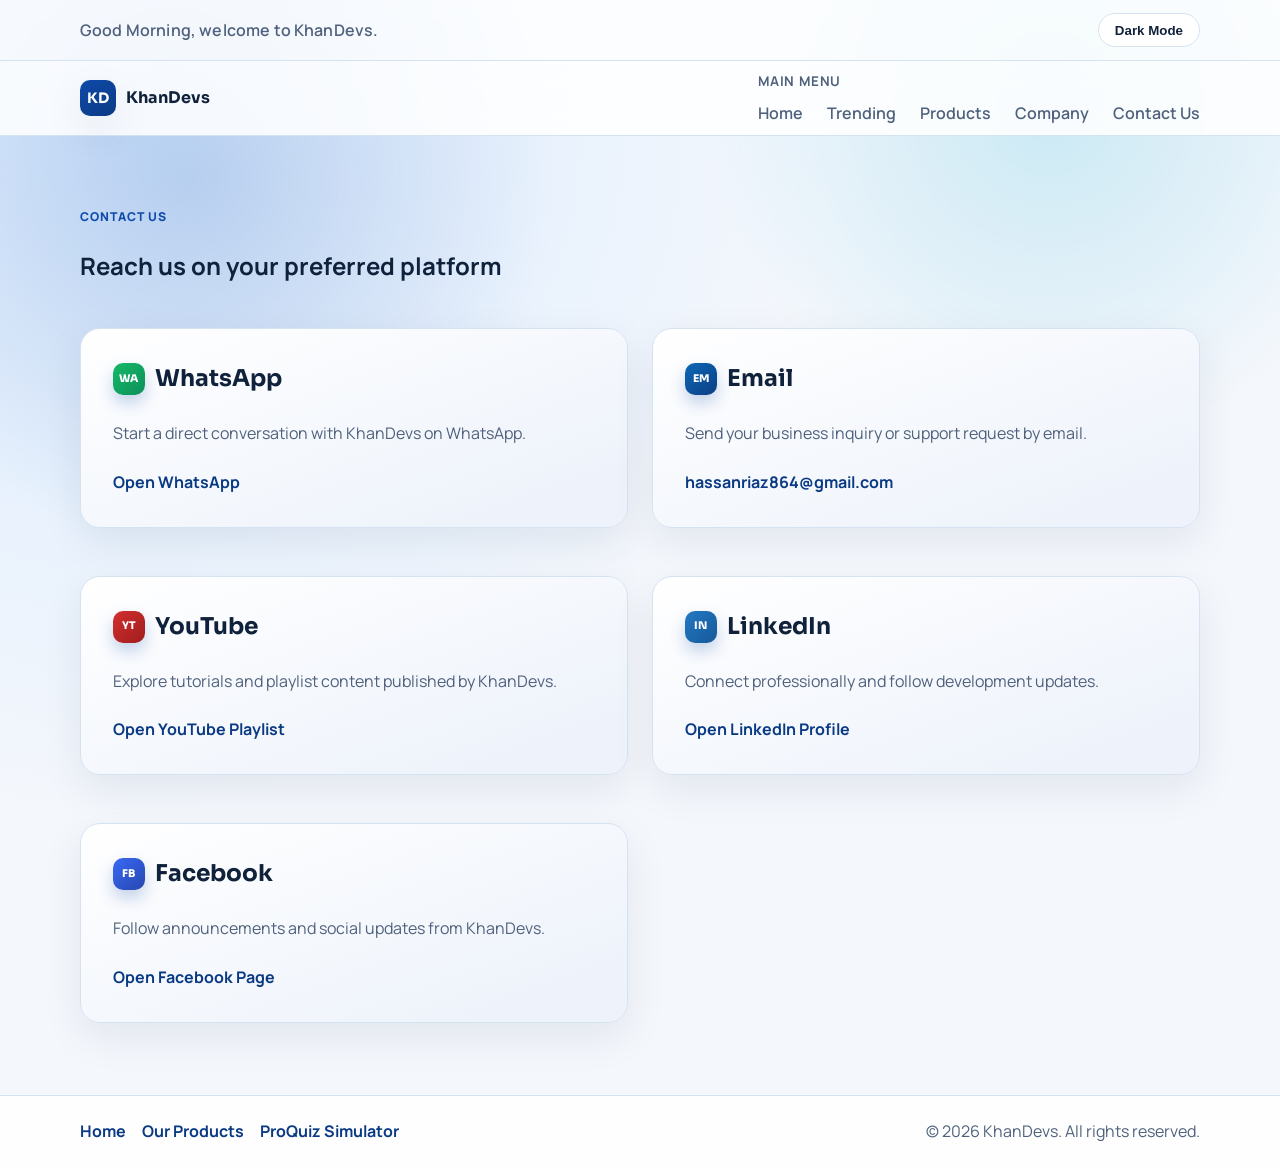
==== contact.html @ a658eaf3 "Initial website commit" ====
<!DOCTYPE html>
<html lang="en">
  <head>
    <meta charset="UTF-8" />
    <meta name="viewport" content="width=device-width, initial-scale=1.0" />
    <meta
      name="description"
      content="Contact KhanDevs through WhatsApp, Email, YouTube, LinkedIn, and Facebook."
    />
    <meta name="keywords" content="KhanDevs contact, WhatsApp, Email, LinkedIn, YouTube, Facebook" />
    <meta property="og:type" content="website" />
    <meta property="og:title" content="Contact Us | KhanDevs" />
    <meta property="og:description" content="Reach KhanDevs on WhatsApp, Email, YouTube, LinkedIn, and Facebook." />
    <meta property="og:url" content="contact.html" />
    <meta property="og:site_name" content="KhanDevs" />
    <meta name="twitter:card" content="summary" />
    <meta name="twitter:title" content="Contact Us | KhanDevs" />
    <meta name="twitter:description" content="Reach KhanDevs on WhatsApp, Email, YouTube, LinkedIn, and Facebook." />
    <title>Contact Us | KhanDevs</title>
    <link rel="preconnect" href="https://fonts.googleapis.com" />
    <link rel="preconnect" href="https://fonts.gstatic.com" crossorigin />
    <link
      href="https://fonts.googleapis.com/css2?family=Manrope:wght@400;500;600;700;800&family=Sora:wght@500;600;700;800&display=swap"
      rel="stylesheet"
    />
    <link rel="stylesheet" href="style.css" />
  </head>
  <body>
    <div class="ambient" aria-hidden="true"></div>

    <div class="greeting-strip">
      <div class="greeting-inner container">
        <p id="greeting-text" role="status" aria-live="polite">Good Day, connect with KhanDevs.</p>
        <button id="theme-toggle" class="ghost-btn" type="button" aria-pressed="false">
          <span id="theme-toggle-label">Dark Mode</span>
        </button>
        <span id="theme-status" class="visually-hidden" role="status" aria-live="polite">
          Currently in light mode.
        </span>
      </div>
    </div>

    <header class="site-header" id="top">
      <div class="container nav-wrap">
        <a class="brand" href="index.html" aria-label="KhanDevs home">
          <span class="brand-mark">KD</span>
          <span class="brand-name">KhanDevs</span>
        </a>

        <button
          class="nav-toggle"
          type="button"
          aria-label="Toggle navigation menu"
          aria-expanded="false"
          aria-controls="primary-nav-contact"
          data-nav-toggle
        >
          &#9776;
        </button>

        <nav id="primary-nav-contact" aria-label="Primary navigation" data-nav-panel>
          <p class="menu-heading">Main Menu</p>
          <ul class="nav-list">
            <li><a href="index.html">Home</a></li>
            <li><a href="index.html#trending">Trending</a></li>
            <li><a href="products.html">Products</a></li>
            <li><a href="index.html#company">Company</a></li>
            <li><a href="contact.html">Contact Us</a></li>
          </ul>
        </nav>
      </div>
    </header>

    <main>
      <section class="section container" id="contact-links" aria-labelledby="contact-title">
        <div class="section-heading">
          <p class="eyebrow">Contact Us</p>
          <h1 id="contact-title">Reach us on your preferred platform</h1>
        </div>

        <div class="stack-grid">
          <article class="contact-card contact-whatsapp">
            <h3><span class="contact-badge" aria-hidden="true">WA</span>WhatsApp</h3>
            <p>Start a direct conversation with KhanDevs on WhatsApp.</p>
            <a class="contact-link" href="https://wa.me/923017240789" target="_blank" rel="noopener noreferrer">Open WhatsApp</a>
          </article>

          <article class="contact-card contact-email">
            <h3><span class="contact-badge" aria-hidden="true">EM</span>Email</h3>
            <p>Send your business inquiry or support request by email.</p>
            <a class="contact-link" href="mailto:hassanriaz864@gmail.com">hassanriaz864@gmail.com</a>
          </article>

          <article class="contact-card contact-youtube">
            <h3><span class="contact-badge" aria-hidden="true">YT</span>YouTube</h3>
            <p>Explore tutorials and playlist content published by KhanDevs.</p>
            <a class="contact-link" href="https://youtube.com/playlist?list=PLEnQH8D5gJkSDR2NWfrdj5X7iYALB1Zuv&si=4Go3NDf0BH1MDz0T" target="_blank" rel="noopener noreferrer">Open YouTube Playlist</a>
          </article>

          <article class="contact-card contact-linkedin">
            <h3><span class="contact-badge" aria-hidden="true">IN</span>LinkedIn</h3>
            <p>Connect professionally and follow development updates.</p>
            <a class="contact-link" href="https://www.linkedin.com/in/khanhassanriaz" target="_blank" rel="noopener noreferrer">Open LinkedIn Profile</a>
          </article>

          <article class="contact-card contact-facebook">
            <h3><span class="contact-badge" aria-hidden="true">FB</span>Facebook</h3>
            <p>Follow announcements and social updates from KhanDevs.</p>
            <a class="contact-link" href="https://www.facebook.com/share/1Afsy8RdPn/" target="_blank" rel="noopener noreferrer">Open Facebook Page</a>
          </article>
        </div>
      </section>
    </main>

    <footer class="site-footer">
      <div class="container footer-wrap">
        <div class="footer-links">
          <a href="index.html">Home</a>
          <a href="products.html">Our Products</a>
          <a href="proquiz-simulator.html">ProQuiz Simulator</a>
        </div>
        <p>&copy; 2026 KhanDevs. All rights reserved.</p>
      </div>
    </footer>

    <script src="script.js" defer></script>
  </body>
</html>
---- style.css ----
:root {
  --bg: #f4f7fc;
  --surface: #ffffff;
  --surface-soft: #eef3fb;
  --ink: #10213b;
  --ink-muted: #4f617c;
  --line: #d7e2f1;
  --brand: #0f4aa9;
  --brand-strong: #0a3a84;
  --accent: #00a7d1;
  --success: #0d8f5b;
  --danger: #b42335;
  --radius-lg: 20px;
  --radius-md: 14px;
  --shadow-soft: 0 14px 42px rgba(16, 33, 59, 0.08);
  --shadow-strong: 0 18px 55px rgba(10, 58, 132, 0.18);
  --content-width: 1120px;
  --space-1: 0.5rem;
  --space-2: 0.75rem;
  --space-3: 1rem;
  --space-4: 1.5rem;
  --space-5: 2rem;
  --space-6: 3rem;
  --space-7: 4.5rem;
  --duration: 260ms;
  --duration-fast: 180ms;
  --duration-slow: 520ms;
}

[data-theme="dark"] {
  --bg: #08101e;
  --surface: #0e1a2d;
  --surface-soft: #13243d;
  --ink: #e7edf9;
  --ink-muted: #a8b4cc;
  --line: #1f3353;
  --brand: #4b8cff;
  --brand-strong: #2f6dd5;
  --accent: #4ed4ff;
  --shadow-soft: 0 18px 44px rgba(0, 0, 0, 0.34);
  --shadow-strong: 0 22px 60px rgba(0, 0, 0, 0.45);
}

* {
  box-sizing: border-box;
}

html {
  scroll-behavior: smooth;
}

body {
  margin: 0;
  color: var(--ink);
  background: radial-gradient(circle at 10% 10%, #d9ebff 0%, var(--bg) 45%),
    linear-gradient(180deg, #f7faff 0%, var(--bg) 100%);
  font-family: "Manrope", "Segoe UI", sans-serif;
  line-height: 1.55;
  min-height: 100vh;
  transition: background var(--duration) ease, color var(--duration) ease;
}

[data-theme="dark"] body {
  background: radial-gradient(circle at 12% 6%, rgba(73, 136, 255, 0.2), transparent 25%),
    radial-gradient(circle at 86% 11%, rgba(52, 205, 255, 0.16), transparent 23%),
    var(--bg);
}

.ambient {
  position: fixed;
  inset: 0;
  pointer-events: none;
  z-index: -1;
  background-image: radial-gradient(circle at 15% 20%, rgba(15, 74, 169, 0.18), transparent 28%),
    radial-gradient(circle at 82% 12%, rgba(0, 167, 209, 0.17), transparent 26%);
  animation: ambient-drift 18s ease-in-out infinite alternate;
}

[data-theme="dark"] .ambient {
  background-image: radial-gradient(circle at 15% 20%, rgba(69, 129, 255, 0.22), transparent 30%),
    radial-gradient(circle at 82% 12%, rgba(26, 197, 255, 0.2), transparent 29%);
}

.container {
  width: min(100% - 2rem, var(--content-width));
  margin-inline: auto;
}

.section {
  padding: var(--space-7) 0;
  animation: rise-in var(--duration) ease both;
}

.section.reveal-ready {
  opacity: 0;
  transform: translateY(24px);
}

.section.reveal-visible {
  animation: reveal-up var(--duration-slow) ease both;
}

.greeting-strip {
  border-bottom: 1px solid var(--line);
  background: color-mix(in srgb, var(--surface) 80%, transparent);
  backdrop-filter: blur(8px);
}

.greeting-inner {
  display: flex;
  align-items: center;
  justify-content: space-between;
  gap: var(--space-3);
  padding: 0.8rem 0;
}

.greeting-strip p {
  margin: 0;
  padding: 0;
  color: var(--ink-muted);
  font-weight: 600;
  letter-spacing: 0.01em;
}

.site-header {
  position: sticky;
  top: 0;
  z-index: 20;
  border-bottom: 1px solid var(--line);
  background: color-mix(in srgb, var(--surface) 86%, transparent);
  backdrop-filter: blur(12px);
}

.nav-wrap {
  display: flex;
  justify-content: space-between;
  align-items: center;
  min-height: 74px;
  gap: var(--space-3);
}

.brand {
  display: inline-flex;
  align-items: center;
  gap: 0.65rem;
  text-decoration: none;
  color: var(--ink);
  font-family: "Sora", "Segoe UI", sans-serif;
  font-weight: 700;
}

.brand-mark {
  display: inline-flex;
  align-items: center;
  justify-content: center;
  width: 36px;
  height: 36px;
  border-radius: 10px;
  color: #ffffff;
  background: linear-gradient(145deg, var(--brand), var(--brand-strong));
  box-shadow: var(--shadow-soft);
  font-size: 0.9rem;
}

.nav-list {
  list-style: none;
  display: flex;
  gap: var(--space-4);
  padding: 0;
  margin: 0;
}

.nav-list a {
  position: relative;
  color: var(--ink-muted);
  text-decoration: none;
  font-weight: 600;
  transition: color var(--duration) ease;
}

.nav-list a::after {
  content: "";
  position: absolute;
  left: 0;
  bottom: -0.28rem;
  width: 100%;
  height: 2px;
  transform: scaleX(0);
  transform-origin: left;
  transition: transform var(--duration-fast) ease;
  background: linear-gradient(90deg, var(--brand), var(--accent));
}

.nav-list a:hover,
.nav-list a:focus-visible {
  color: var(--brand);
}

.nav-list a:hover::after,
.nav-list a:focus-visible::after,
.nav-list a.is-active::after {
  transform: scaleX(1);
}

.nav-list a.is-active {
  color: var(--brand);
  text-decoration: underline;
  text-underline-offset: 0.35rem;
  text-decoration-thickness: 2px;
}

.menu-heading {
  margin: 0 0 0.55rem;
  color: var(--ink-muted);
  font-size: 0.84rem;
  font-weight: 700;
  text-transform: uppercase;
  letter-spacing: 0.06em;
}

.nav-toggle {
  display: none;
  width: 42px;
  height: 42px;
  border-radius: 10px;
  border: 1px solid var(--line);
  background: var(--surface);
  color: var(--ink);
  cursor: pointer;
  align-items: center;
  justify-content: center;
  font-size: 1.2rem;
  line-height: 1;
}

.nav-toggle:hover,
.nav-toggle:focus-visible {
  border-color: var(--brand);
}

.ghost-btn {
  border: 1px solid var(--line);
  background: var(--surface);
  color: var(--ink);
  font-weight: 700;
  border-radius: 999px;
  padding: 0.55rem 1rem;
  cursor: pointer;
  transition: transform var(--duration) ease, box-shadow var(--duration) ease,
    border-color var(--duration) ease;
}

.ghost-btn:hover,
.ghost-btn:focus-visible {
  transform: translateY(-1px) scale(1.02);
  box-shadow: var(--shadow-soft);
  border-color: var(--brand);
}

.hero {
  display: grid;
  gap: var(--space-5);
  align-items: center;
  padding-top: var(--space-7);
}

.eyebrow {
  margin: 0 0 var(--space-2);
  color: var(--brand);
  font-weight: 800;
  letter-spacing: 0.08em;
  text-transform: uppercase;
  font-size: 0.76rem;
}

.hero h1 {
  margin: 0;
  font-family: "Sora", "Segoe UI", sans-serif;
  font-size: clamp(2.05rem, 4.6vw, 3.75rem);
  letter-spacing: -0.03em;
  line-height: 1.1;
  max-width: 16ch;
}

.hero-copy {
  max-width: 58ch;
  font-size: 1.08rem;
  color: var(--ink-muted);
  margin: var(--space-3) 0 var(--space-4);
}

.primary-cta,
.search-btn,
.download-btn {
  position: relative;
  overflow: hidden;
  display: inline-flex;
  align-items: center;
  justify-content: center;
  text-decoration: none;
  font-weight: 700;
  color: #ffffff;
  border: 1px solid transparent;
  transition: transform var(--duration) ease, filter var(--duration) ease,
    box-shadow var(--duration) ease;
}

.primary-cta {
  background: linear-gradient(135deg, var(--brand), var(--brand-strong));
  border-radius: 999px;
  padding: 0.85rem 1.2rem;
  box-shadow: var(--shadow-strong);
}

.search-btn,
.download-btn {
  background: linear-gradient(135deg, #0e67b6, #0a3f84);
  border-radius: 12px;
  padding: 0.85rem 1rem;
  box-shadow: 0 9px 24px rgba(14, 103, 182, 0.24);
}

.primary-cta:hover,
.primary-cta:focus-visible,
.search-btn:hover,
.search-btn:focus-visible,
.download-btn:hover,
.download-btn:focus-visible {
  transform: translateY(-2px) scale(1.02);
  filter: brightness(1.06);
  box-shadow: 0 14px 30px rgba(14, 103, 182, 0.3);
}

.secondary-btn {
  background: linear-gradient(135deg, #006f85, #0b4f77);
}

.hero-panel,
.software-card,
.product-card,
.company-placeholder,
.contact-card,
.detail-card,
.search-shell {
  border: 1px solid var(--line);
  border-radius: var(--radius-lg);
  background: linear-gradient(160deg, var(--surface) 0%, var(--surface-soft) 85%);
  box-shadow: var(--shadow-soft);
}

.hero-panel {
  position: relative;
  overflow: hidden;
  padding: var(--space-5);
  display: grid;
  gap: var(--space-3);
}

.hero-panel::before,
.hero-panel::after {
  content: "";
  position: absolute;
  border-radius: 50%;
  pointer-events: none;
}

.hero-panel::before {
  width: 220px;
  height: 220px;
  right: -70px;
  top: -80px;
  background: radial-gradient(circle, rgba(15, 74, 169, 0.22), transparent 70%);
  animation: float-shape 9s ease-in-out infinite;
}

.hero-panel::after {
  width: 170px;
  height: 170px;
  left: -65px;
  bottom: -70px;
  background: radial-gradient(circle, rgba(0, 167, 209, 0.2), transparent 68%);
  animation: float-shape 11s ease-in-out infinite reverse;
}

.hero-chip {
  display: inline-flex;
  align-items: center;
  gap: 0.5rem;
  width: fit-content;
  padding: 0.5rem 0.85rem;
  border-radius: 999px;
  background: var(--surface);
  color: var(--brand-strong);
  border: 1px solid color-mix(in srgb, var(--brand) 24%, transparent);
  font-weight: 700;
}

.hero-chips {
  position: relative;
  z-index: 2;
  display: grid;
  gap: var(--space-2);
}

.hero-visual {
  position: absolute;
  right: -36px;
  top: 50%;
  width: 260px;
  height: 190px;
  border-radius: 36px;
  border: 1px solid color-mix(in srgb, var(--accent) 28%, var(--line));
  background:
    radial-gradient(circle at 22% 28%, color-mix(in srgb, var(--accent) 24%, transparent), transparent 46%),
    radial-gradient(circle at 76% 68%, color-mix(in srgb, var(--brand) 28%, transparent), transparent 52%),
    linear-gradient(140deg, color-mix(in srgb, var(--surface) 86%, transparent), color-mix(in srgb, var(--surface-soft) 88%, transparent));
  transform: translateY(-50%) rotate(-4deg);
  box-shadow: 0 18px 36px color-mix(in srgb, var(--brand) 16%, transparent);
}

.chip-icon {
  display: inline-flex;
  align-items: center;
  justify-content: center;
  width: 1.65rem;
  height: 1.65rem;
  border-radius: 999px;
  font-size: 0.66rem;
  font-weight: 800;
  letter-spacing: 0.03em;
  color: #ffffff;
  background: linear-gradient(135deg, var(--brand), var(--brand-strong));
}

.section-heading h2 {
  margin: 0;
  font-family: "Sora", "Segoe UI", sans-serif;
  letter-spacing: -0.02em;
  font-size: clamp(1.55rem, 3.2vw, 2.25rem);
}

.compact-heading {
  margin-bottom: var(--space-3);
}

.software-search {
  display: grid;
  gap: var(--space-3);
  grid-template-columns: 1fr;
}

.software-search input,
.software-search select {
  width: 100%;
  border: 1px solid var(--line);
  background: var(--surface);
  color: var(--ink);
  border-radius: 12px;
  padding: 0.82rem 0.95rem;
  font: inherit;
  transition: border-color var(--duration-fast) ease, box-shadow var(--duration-fast) ease,
    transform var(--duration-fast) ease;
}

.software-search input:focus-visible,
.software-search select:focus-visible {
  border-color: color-mix(in srgb, var(--brand) 55%, var(--line));
  box-shadow: 0 0 0 3px color-mix(in srgb, var(--accent) 22%, transparent),
    0 8px 22px color-mix(in srgb, var(--brand) 18%, transparent);
  transform: translateY(-1px);
}

.search-feedback {
  margin: var(--space-2) 0 0;
  color: var(--ink-muted);
  min-height: 1.2rem;
}

.search-results-container {
  margin-top: var(--space-4);
  border: 1px solid var(--line);
  border-radius: var(--radius-md);
  background: linear-gradient(160deg, var(--surface) 0%, var(--surface-soft) 85%);
  box-shadow: var(--shadow-soft);
  padding: var(--space-4);
}

.search-results-container h3 {
  margin: 0;
  font-family: "Sora", "Segoe UI", sans-serif;
  font-size: 1.12rem;
}

.results-count {
  margin: var(--space-2) 0 0;
  color: var(--ink-muted);
  font-weight: 700;
}

.results-list {
  margin-top: var(--space-3);
  display: grid;
  gap: var(--space-3);
}

.search-empty-state {
  border: 1px dashed color-mix(in srgb, var(--brand) 28%, var(--line));
  border-radius: 14px;
  background: linear-gradient(160deg, color-mix(in srgb, var(--surface) 92%, transparent), var(--surface-soft));
  padding: var(--space-5);
  text-align: center;
  display: grid;
  gap: var(--space-2);
  place-items: center;
}

.search-empty-icon {
  margin: 0;
  width: 2.5rem;
  height: 2.5rem;
  border-radius: 999px;
  display: inline-flex;
  align-items: center;
  justify-content: center;
  font-size: 0.72rem;
  font-weight: 800;
  letter-spacing: 0.05em;
  color: #ffffff;
  background: linear-gradient(135deg, var(--brand), var(--brand-strong));
}

.search-empty-text {
  margin: 0;
  max-width: 52ch;
  color: var(--ink-muted);
}

.result-item {
  display: grid;
  grid-template-columns: 56px 1fr;
  gap: var(--space-3);
  align-items: start;
  border: 1px solid color-mix(in srgb, var(--brand) 18%, var(--line));
  border-radius: 12px;
  background: var(--surface);
  padding: var(--space-3);
  transition: transform var(--duration-fast) ease, box-shadow var(--duration-fast) ease;
}

.result-item.is-entering {
  animation: result-enter 420ms ease both;
}

.result-logo,
.result-logo-placeholder {
  width: 56px;
  height: 56px;
  border-radius: 12px;
  border: 1px solid var(--line);
  background: var(--surface-soft);
}

.result-logo {
  object-fit: contain;
  padding: 0.3rem;
}

.result-logo-placeholder {
  opacity: 0.3;
}

.result-copy {
  display: grid;
  gap: 0;
}

.result-heading {
  margin: 0;
  font-family: "Sora", "Segoe UI", sans-serif;
  font-size: 1.05rem;
}

.result-heading a {
  color: var(--brand-strong);
  text-decoration: none;
}

.result-heading a:hover,
.result-heading a:focus-visible {
  text-decoration: underline;
  text-underline-offset: 0.18rem;
}

.result-desc,
.result-meta {
  margin: var(--space-2) 0 0;
  color: var(--ink-muted);
}

.result-meta {
  font-size: 0.92rem;
}

.coming-soon-badge {
  display: inline-block;
  margin-left: 0.45rem;
  border-radius: 999px;
  padding: 0.15rem 0.55rem;
  font-size: 0.76rem;
  color: #ffffff;
  background: linear-gradient(135deg, #0e67b6, #0a3f84);
  vertical-align: middle;
}

@media (max-width: 540px) {
  .result-item {
    grid-template-columns: 1fr;
  }

  .result-logo,
  .result-logo-placeholder {
    width: 48px;
    height: 48px;
  }
}

.software-card,
.product-card,
.detail-card,
.contact-card {
  margin-top: var(--space-4);
  display: grid;
  gap: var(--space-4);
  padding: var(--space-5);
  transition: transform var(--duration) ease, box-shadow var(--duration) ease;
}

.software-card:hover,
.product-card:hover,
.detail-card:hover,
.contact-card:hover {
  transform: translateY(-5px) scale(1.01);
  box-shadow: var(--shadow-strong), 0 0 32px color-mix(in srgb, var(--brand) 24%, transparent);
}

.software-card h3,
.product-main h3,
.detail-card h3,
.contact-card h3 {
  margin: 0;
  font-family: "Sora", "Segoe UI", sans-serif;
  font-size: 1.45rem;
}

.contact-card h3 {
  display: inline-flex;
  align-items: center;
  gap: 0.6rem;
}

.contact-badge {
  width: 2rem;
  height: 2rem;
  border-radius: 10px;
  display: inline-flex;
  align-items: center;
  justify-content: center;
  font-size: 0.66rem;
  font-weight: 800;
  letter-spacing: 0.04em;
  color: #ffffff;
  background: linear-gradient(135deg, var(--brand), var(--brand-strong));
  box-shadow: 0 8px 16px color-mix(in srgb, var(--brand) 24%, transparent);
  transition: transform var(--duration-fast) ease, box-shadow var(--duration-fast) ease;
}

.contact-card:hover .contact-badge {
  transform: translateY(-1px) rotate(-4deg);
  box-shadow: 0 12px 20px color-mix(in srgb, var(--brand) 28%, transparent);
}

.contact-whatsapp .contact-badge {
  background: linear-gradient(135deg, #15b968, #0d8f5b);
}

.contact-email .contact-badge {
  background: linear-gradient(135deg, #0e67b6, #0a3f84);
}

.contact-youtube .contact-badge {
  background: linear-gradient(135deg, #d32f2f, #9f1d1d);
}

.contact-linkedin .contact-badge {
  background: linear-gradient(135deg, #2378c3, #16589a);
}

.contact-facebook .contact-badge {
  background: linear-gradient(135deg, #3869f6, #2747ae);
}

.software-card p,
.product-main p,
.detail-card p,
.contact-card p {
  margin: 0;
  color: var(--ink-muted);
  max-width: 64ch;
}

.text-link,
.software-card h3 a,
.product-main h3 a,
.detail-card h3 a {
  color: var(--brand-strong);
  font-weight: 700;
  text-decoration: none;
}

.software-meta-list {
  margin: var(--space-3) 0;
  padding-left: 1rem;
  color: var(--ink-muted);
}

.detail-content {
  display: grid;
  gap: var(--space-3);
}

.detail-content h2,
.downloads-title {
  margin: var(--space-2) 0 0;
  font-family: "Sora", "Segoe UI", sans-serif;
  letter-spacing: -0.02em;
  font-size: clamp(1.2rem, 2vw, 1.5rem);
}

.detail-content h3 {
  margin: var(--space-2) 0 0;
  font-family: "Sora", "Segoe UI", sans-serif;
  font-size: 1.06rem;
}

.feature-list {
  margin: 0;
  padding-left: 1.2rem;
  color: var(--ink-muted);
}

.feature-list li {
  margin-bottom: 0.3rem;
}

.software-logo {
  width: 68px;
  height: 68px;
  object-fit: contain;
  border-radius: 14px;
  border: 1px solid var(--line);
  background: var(--surface);
  padding: 0.4rem;
  transition: transform var(--duration-fast) ease, box-shadow var(--duration-fast) ease;
}

.software-logo:hover,
.software-card:hover .software-logo,
.result-item:hover .result-logo {
  transform: scale(1.06) rotate(2deg);
  box-shadow: 0 10px 24px color-mix(in srgb, var(--brand) 24%, transparent);
}

.result-logo {
  transition: transform var(--duration-fast) ease, box-shadow var(--duration-fast) ease;
}

.software-logo-large {
  width: 100px;
  height: 100px;
  margin-top: var(--space-4);
}

.product-meta,
.downloads-stack {
  display: grid;
  gap: var(--space-3);
  align-content: start;
}

.downloads-title {
  margin-top: 0;
}

.download-btn[aria-disabled="true"] {
  pointer-events: none;
  opacity: 0.55;
  box-shadow: none;
}

.release-status {
  margin: 0;
  color: var(--ink-muted);
  font-size: 0.94rem;
}

.release-status.ok {
  color: var(--success);
}

.release-status.error {
  color: var(--danger);
}

.release-status.is-hidden {
  display: none;
}

.company-placeholder {
  margin-top: var(--space-4);
  min-height: 190px;
  border: 1px dashed color-mix(in srgb, var(--brand) 45%, transparent);
  display: grid;
  place-items: center;
  text-align: center;
  padding: var(--space-5);
}

.company-placeholder p {
  margin: 0;
  max-width: 48ch;
  color: var(--ink-muted);
  font-weight: 600;
}

.company-story {
  margin-top: var(--space-4);
  border: 1px solid var(--line);
  border-radius: var(--radius-lg);
  background: linear-gradient(160deg, var(--surface) 0%, var(--surface-soft) 85%);
  box-shadow: var(--shadow-soft);
  padding: var(--space-5);
  display: grid;
  gap: var(--space-3);
}

.company-story h3,
.company-story h4 {
  margin: 0;
  font-family: "Sora", "Segoe UI", sans-serif;
}

.company-story h3 {
  font-size: 1.3rem;
  margin-top: var(--space-2);
}

.company-story h4 {
  font-size: 1.05rem;
  color: var(--brand-strong);
}

.company-story p {
  margin: 0;
  color: var(--ink-muted);
  max-width: 74ch;
}

.stack-grid {
  display: grid;
  gap: var(--space-4);
}

.contact-link {
  display: inline-block;
  width: fit-content;
  color: var(--brand-strong);
  font-weight: 700;
  text-decoration: none;
}

.site-footer {
  border-top: 1px solid var(--line);
  background: color-mix(in srgb, var(--surface) 86%, transparent);
  backdrop-filter: blur(10px);
}

.footer-wrap {
  min-height: 72px;
  display: flex;
  flex-wrap: wrap;
  gap: var(--space-2);
  align-items: center;
  justify-content: space-between;
}

.footer-wrap p {
  margin: 0;
  color: var(--ink-muted);
}

.footer-links {
  display: inline-flex;
  flex-wrap: wrap;
  gap: var(--space-3);
}

.community-cta {
  width: 100%;
  border: 1px solid color-mix(in srgb, var(--brand) 45%, transparent);
  border-radius: var(--radius-md);
  background: linear-gradient(135deg, color-mix(in srgb, var(--surface) 88%, transparent), var(--surface-soft));
  padding: var(--space-4);
  display: grid;
  gap: var(--space-2);
  margin: var(--space-3) 0;
}

.community-cta h3 {
  margin: 0;
  font-family: "Sora", "Segoe UI", sans-serif;
  font-size: 1.2rem;
}

.community-cta p {
  margin: 0;
  color: var(--ink-muted);
  max-width: 76ch;
}

.community-btn,
.share-btn {
  display: inline-flex;
  width: fit-content;
  align-items: center;
  justify-content: center;
  border: 1px solid transparent;
  border-radius: 12px;
  background: linear-gradient(135deg, #0e67b6, #0a3f84);
  color: #ffffff;
  font-weight: 700;
  text-decoration: none;
  padding: 0.72rem 1rem;
  cursor: pointer;
  box-shadow: 0 9px 24px rgba(14, 103, 182, 0.24);
  transition: transform var(--duration) ease, filter var(--duration) ease,
    box-shadow var(--duration) ease;
}

.community-btn:hover,
.community-btn:focus-visible,
.share-btn:hover,
.share-btn:focus-visible {
  transform: translateY(-2px) scale(1.02);
  filter: brightness(1.06);
  box-shadow: 0 14px 30px rgba(14, 103, 182, 0.3);
}

.product-mini-meta {
  margin: var(--space-2) 0 0;
  color: var(--ink-muted);
  font-weight: 700;
}

.share-panel {
  margin-top: var(--space-4);
  border: 1px solid var(--line);
  border-radius: var(--radius-md);
  background: linear-gradient(160deg, var(--surface) 0%, var(--surface-soft) 85%);
  padding: var(--space-4);
  display: grid;
  gap: var(--space-2);
}

.share-note,
.share-feedback {
  margin: 0;
  color: var(--ink-muted);
}

.footer-wrap a {
  color: var(--brand-strong);
  font-weight: 700;
  text-decoration: none;
}

.visually-hidden {
  position: absolute;
  width: 1px;
  height: 1px;
  padding: 0;
  margin: -1px;
  overflow: hidden;
  clip: rect(0, 0, 0, 0);
  border: 0;
}

a:focus-visible,
button:focus-visible,
input:focus-visible,
select:focus-visible {
  outline: 2px solid var(--accent);
  outline-offset: 3px;
}

.ripple-dot {
  position: absolute;
  border-radius: 999px;
  transform: scale(0);
  opacity: 0.5;
  background: rgba(255, 255, 255, 0.55);
  pointer-events: none;
  animation: ripple-burst 620ms ease-out forwards;
}

@keyframes rise-in {
  from {
    opacity: 0;
    transform: translateY(16px);
  }
  to {
    opacity: 1;
    transform: translateY(0);
  }
}

@keyframes reveal-up {
  from {
    opacity: 0;
    transform: translateY(24px);
  }
  to {
    opacity: 1;
    transform: translateY(0);
  }
}

@keyframes result-enter {
  from {
    opacity: 0;
    transform: translateY(10px) scale(0.985);
  }
  to {
    opacity: 1;
    transform: translateY(0) scale(1);
  }
}

@keyframes ripple-burst {
  to {
    transform: scale(1);
    opacity: 0;
  }
}

@keyframes ambient-drift {
  0% {
    transform: translate3d(0, 0, 0) scale(1);
    opacity: 1;
  }
  100% {
    transform: translate3d(14px, -12px, 0) scale(1.04);
    opacity: 0.9;
  }
}

@keyframes float-shape {
  0%,
  100% {
    transform: translateY(0px);
  }
  50% {
    transform: translateY(-10px);
  }
}

@media (min-width: 768px) {
  .hero {
    grid-template-columns: 1.2fr 0.8fr;
  }

  .product-card,
  .detail-card {
    grid-template-columns: 1.3fr 0.7fr;
    align-items: start;
  }

  .software-search {
    grid-template-columns: 1fr 220px 160px;
  }

  .stack-grid {
    grid-template-columns: 1fr 1fr;
  }
}

@media (max-width: 980px) {
  .hero-visual {
    width: 200px;
    height: 150px;
    right: -56px;
  }

  .nav-wrap {
    min-height: auto;
    flex-wrap: wrap;
    align-items: center;
    padding: 0.75rem 0;
    position: relative;
  }

  .nav-toggle {
    display: inline-flex;
  }

  .nav-tools {
    margin-left: auto;
  }

  .site-header nav {
    width: 100%;
    display: none;
    order: 4;
    border: 1px solid var(--line);
    border-radius: var(--radius-md);
    background: var(--surface);
    box-shadow: var(--shadow-soft);
    padding: var(--space-3);
    margin-top: var(--space-2);
  }

  .site-header nav.is-open {
    display: block;
  }

  .nav-list {
    gap: var(--space-2);
    flex-direction: column;
    align-items: flex-start;
  }
}

@media (max-width: 767px) {
  .hero-visual {
    display: none;
  }

  .greeting-inner {
    flex-wrap: wrap;
  }

  .greeting-inner .ghost-btn {
    margin-left: 0;
  }

  .software-search {
    grid-template-columns: 1fr;
  }
}

@media (prefers-reduced-motion: reduce) {
  *,
  *::before,
  *::after {
    animation-duration: 0.001ms !important;
    animation-iteration-count: 1 !important;
    transition-duration: 0.001ms !important;
    scroll-behavior: auto !important;
  }

  .section.reveal-ready {
    opacity: 1;
    transform: none;
  }
}
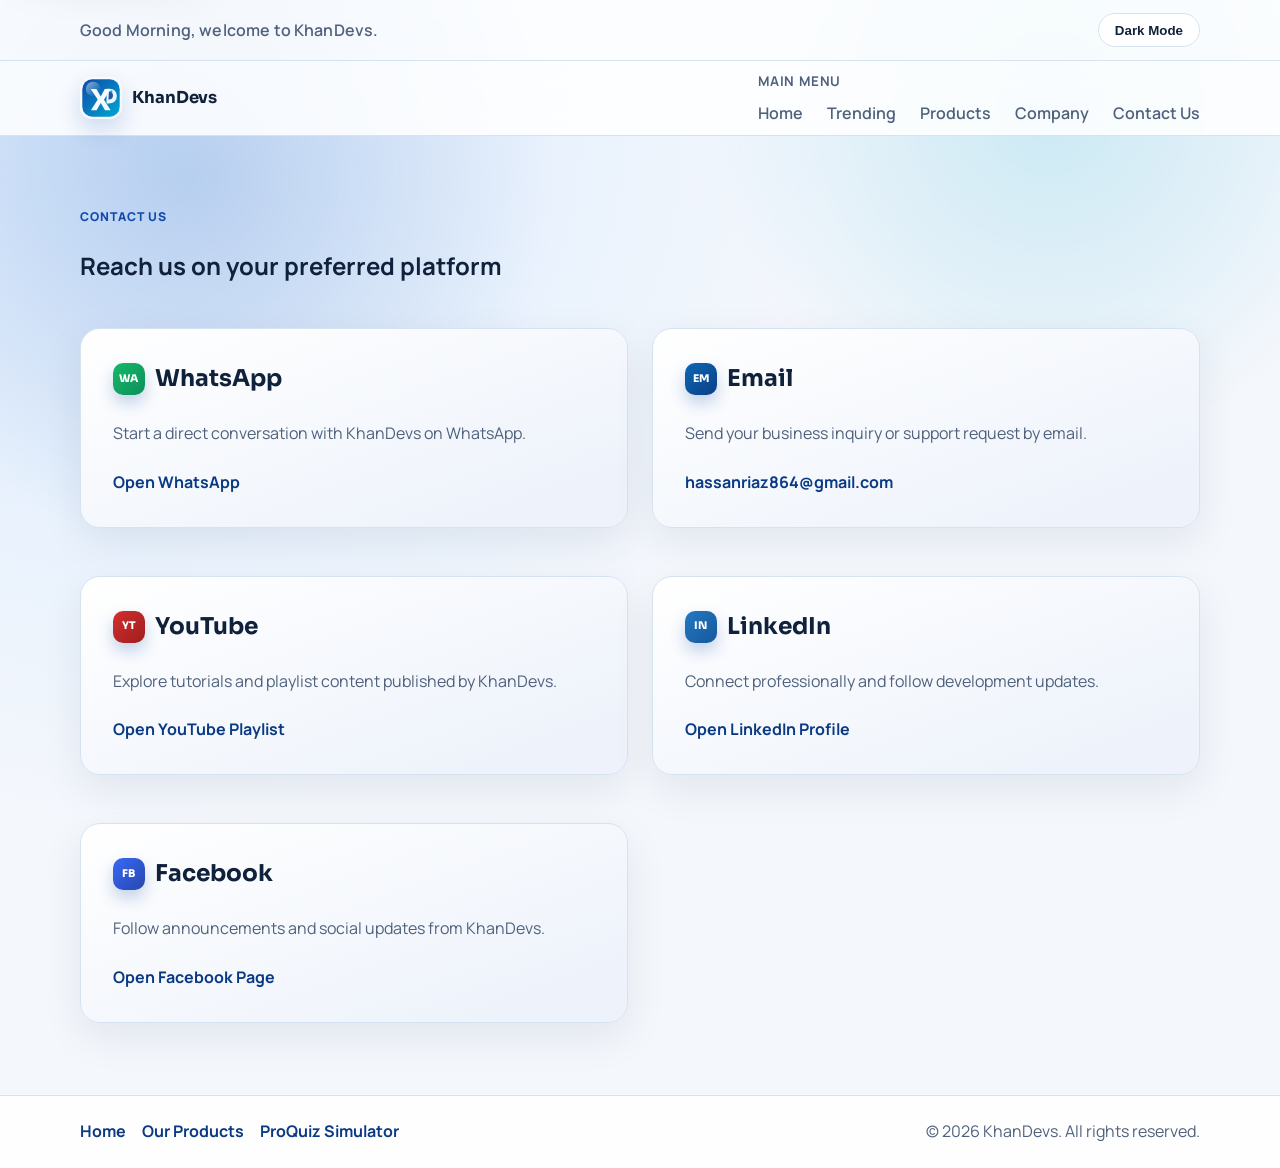
==== commit 0ebc8d53: "new changes" ====
--- a/contact.html
+++ b/contact.html
@@ -24,8 +24,18 @@
       rel="stylesheet"
     />
     <link rel="stylesheet" href="style.css" />
+
+    <!-- Google tag (gtag.js) -->
+    <script async src="https://www.googletagmanager.com/gtag/js?id=G-65MZ38PC4F"></script>
+    <script>
+      window.dataLayer = window.dataLayer || [];
+      function gtag(){dataLayer.push(arguments);}
+      gtag('js', new Date());
+      gtag('config', 'G-65MZ38PC4F');
+    </script>
   </head>
   <body>
+    <a class="skip-link" href="#main-content">Skip to main content</a>
     <div class="ambient" aria-hidden="true"></div>
 
     <div class="greeting-strip">
@@ -43,7 +53,7 @@
     <header class="site-header" id="top">
       <div class="container nav-wrap">
         <a class="brand" href="index.html" aria-label="KhanDevs home">
-          <span class="brand-mark">KD</span>
+          <img class="brand-logo" src="khandevs-logo.svg" alt="" aria-hidden="true" />
           <span class="brand-name">KhanDevs</span>
         </a>
 
@@ -71,7 +81,7 @@
       </div>
     </header>
 
-    <main>
+    <main id="main-content">
       <section class="section container" id="contact-links" aria-labelledby="contact-title">
         <div class="section-heading">
           <p class="eyebrow">Contact Us</p>
--- a/style.css
+++ b/style.css
@@ -149,6 +149,19 @@
   font-weight: 700;
 }
 
+.brand-logo {
+  width: 42px;
+  height: 42px;
+  display: block;
+  border-radius: 12px;
+  box-shadow: 0 10px 22px color-mix(in srgb, var(--brand) 18%, transparent);
+}
+
+.brand-name {
+  font-size: 1.03rem;
+  letter-spacing: -0.01em;
+}
+
 .brand-mark {
   display: inline-flex;
   align-items: center;
@@ -262,6 +275,51 @@
   gap: var(--space-5);
   align-items: center;
   padding-top: var(--space-7);
+}
+
+.hero-content {
+  display: grid;
+  gap: var(--space-3);
+  align-content: start;
+}
+
+.hero-brand-display {
+  display: inline-flex;
+  align-items: center;
+  gap: 0.9rem;
+  width: fit-content;
+  padding: 0.9rem 1rem;
+  border-radius: 18px;
+  border: 1px solid color-mix(in srgb, var(--brand) 20%, var(--line));
+  background: linear-gradient(160deg, color-mix(in srgb, var(--surface) 90%, transparent), var(--surface-soft));
+  box-shadow: var(--shadow-soft);
+}
+
+.hero-brand-logo {
+  width: 60px;
+  height: 60px;
+  display: block;
+  border-radius: 16px;
+  box-shadow: 0 14px 28px color-mix(in srgb, var(--brand) 22%, transparent);
+}
+
+.hero-brand-copy {
+  display: grid;
+  gap: 0.08rem;
+}
+
+.hero-brand-label {
+  color: var(--brand-strong);
+  font-family: "Sora", "Segoe UI", sans-serif;
+  font-size: 0.98rem;
+  font-weight: 800;
+  letter-spacing: -0.02em;
+}
+
+.hero-brand-note {
+  color: var(--ink-muted);
+  font-size: 0.92rem;
+  font-weight: 600;
 }
 
 .eyebrow {
@@ -994,6 +1052,27 @@
   border: 0;
 }
 
+.skip-link {
+  position: absolute;
+  left: 1rem;
+  top: 0.75rem;
+  z-index: 60;
+  padding: 0.7rem 1rem;
+  border-radius: 999px;
+  border: 1px solid var(--line);
+  background: var(--surface);
+  color: var(--ink);
+  font-weight: 800;
+  text-decoration: none;
+  box-shadow: var(--shadow-soft);
+  transform: translateY(-180%);
+  transition: transform var(--duration) ease;
+}
+
+.skip-link:focus {
+  transform: translateY(0);
+}
+
 a:focus-visible,
 button:focus-visible,
 input:focus-visible,
@@ -1144,6 +1223,15 @@
     display: none;
   }
 
+  .hero-brand-display {
+    padding: 0.8rem 0.9rem;
+  }
+
+  .hero-brand-logo {
+    width: 52px;
+    height: 52px;
+  }
+
   .greeting-inner {
     flex-wrap: wrap;
   }
